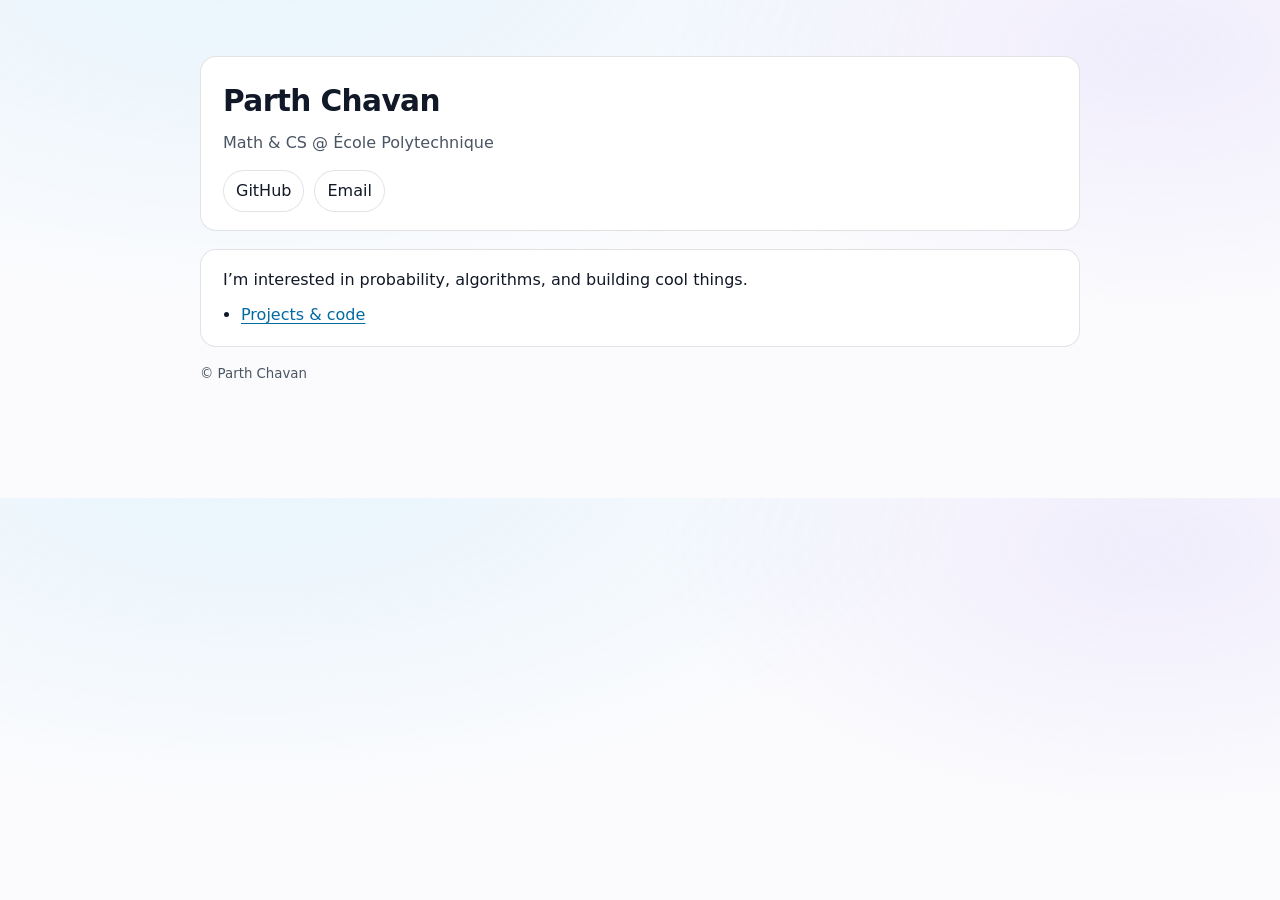
==== index.html @ 82585108 "website" ====
<!doctype html>
<html lang="en">
<head>
  <meta charset="utf-8">
  <meta name="viewport" content="width=device-width, initial-scale=1">
  <title>Parth Chavan</title>
  <link rel="stylesheet" href="style.css">
</head>
<body>
  <div id="container">
    <header>
      <h1>Parth Chavan</h1>
      <p class="tagline">Math &amp; CS @ École Polytechnique</p>
      <p class="links">
        <a href="https://github.com/parthchav">GitHub</a>
        <a href="mailto:parth.chavan@polytechnique.edu">Email</a>
      </p>
    </header>

    <main>
      <p>
        I’m interested in probability, algorithms, and building cool things.
      </p>

      <ul>
        <li><a href="https://github.com/parthchav">Projects &amp; code</a></li>
      </ul>
    </main>

    <footer>
      <small>© Parth Chavan</small>
    </footer>
  </div>
</body>
</html>
---- style.css ----
:root {
  --bg: #0b0c10;
  --card: #11131a;
  --text: #e9edf2;
  --muted: #a7b0bd;
  --line: rgba(255, 255, 255, 0.10);
  --link: #7dd3fc;
}

@media (prefers-color-scheme: light) {
  :root {
    --bg: #fbfbfd;
    --card: #ffffff;
    --text: #111827;
    --muted: #4b5563;
    --line: rgba(17, 24, 39, 0.12);
    --link: #0369a1;
  }
}

* { box-sizing: border-box; }

body {
  margin: 0;
  font-family: system-ui, -apple-system, Segoe UI, Roboto, Helvetica, Arial, sans-serif;
  line-height: 1.55;
  background: radial-gradient(1200px 600px at 20% -10%, rgba(125, 211, 252, 0.16), transparent 60%),
              radial-gradient(900px 500px at 90% 10%, rgba(167, 139, 250, 0.12), transparent 55%),
              var(--bg);
  color: var(--text);
}

#container {
  max-width: 920px;
  margin: 56px auto;
  padding: 0 20px 56px;
}

header {
  background: var(--card);
  border: 1px solid var(--line);
  border-radius: 16px;
  padding: 22px 22px 18px;
}

h1 {
  margin: 0;
  font-size: 1.85rem;
  letter-spacing: -0.02em;
}

.tagline {
  margin: 6px 0 0;
  color: var(--muted);
}

.links {
  margin: 14px 0 0;
  display: flex;
  gap: 10px;
  flex-wrap: wrap;
}

.links a {
  display: inline-block;
  padding: 8px 12px;
  border-radius: 999px;
  border: 1px solid var(--line);
  text-decoration: none;
  color: var(--text);
  background: rgba(255, 255, 255, 0.03);
}

.links a:hover {
  border-color: rgba(125, 211, 252, 0.45);
  transform: translateY(-1px);
}

main {
  margin-top: 18px;
  background: var(--card);
  border: 1px solid var(--line);
  border-radius: 16px;
  padding: 18px 22px;
}

main p {
  margin: 0 0 10px;
  color: var(--text);
}

ul {
  margin: 0;
  padding-left: 18px;
}

a {
  color: var(--link);
  text-underline-offset: 3px;
}

a:hover {
  text-decoration-thickness: 2px;
}

footer {
  margin-top: 14px;
  color: var(--muted);
}
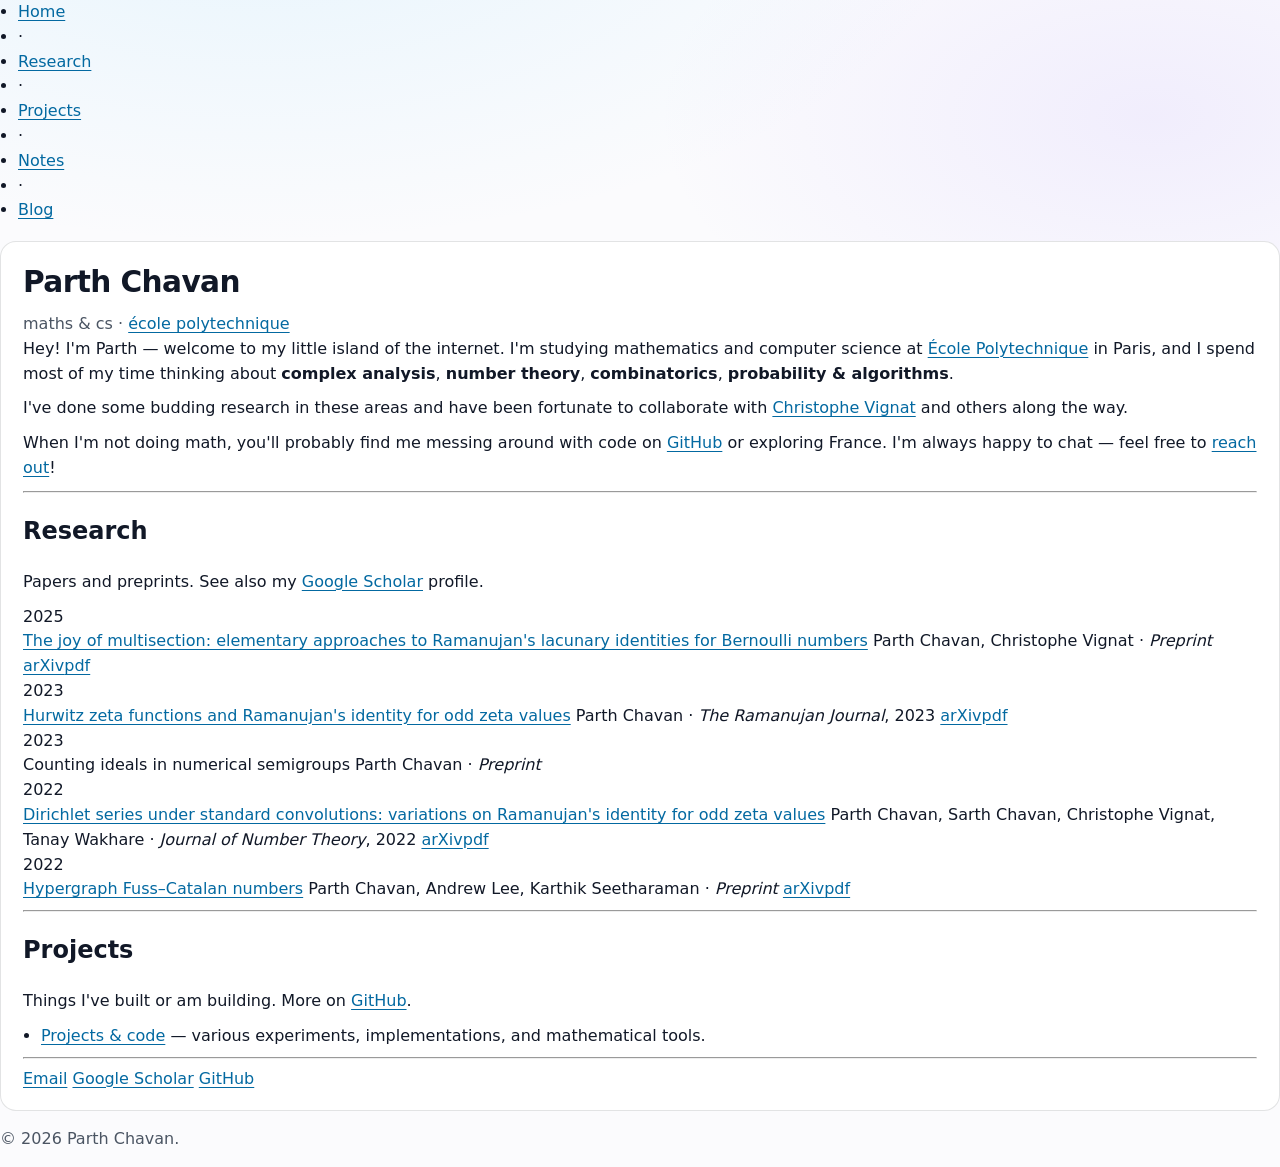
==== commit 77a7c166: "added sections" ====
--- a/index.html
+++ b/index.html
@@ -1,35 +1,139 @@
-<!doctype html>
+<!DOCTYPE html>
 <html lang="en">
 <head>
-  <meta charset="utf-8">
-  <meta name="viewport" content="width=device-width, initial-scale=1">
-  <title>Parth Chavan</title>
-  <link rel="stylesheet" href="style.css">
+  <meta charset="UTF-8" />
+  <meta name="viewport" content="width=device-width, initial-scale=1.0" />
+  <title>parth chavan</title>
+  <link rel="stylesheet" href="style.css" />
+  <link rel="preconnect" href="https://fonts.googleapis.com" />
+  <link rel="preconnect" href="https://fonts.gstatic.com" crossorigin />
+  <link href="https://fonts.googleapis.com/css2?family=Crimson+Pro:ital,wght@0,300;0,400;0,500;0,600;0,700;1,300;1,400;1,500&family=DM+Sans:ital,wght@0,300;0,400;0,500;0,600;1,400&family=JetBrains+Mono:wght@300;400;500&display=swap" rel="stylesheet" />
 </head>
 <body>
-  <div id="container">
-    <header>
+
+  <div class="grain" aria-hidden="true"></div>
+
+  <nav>
+    <ul>
+      <li><a href="/" class="nav-home">Home</a></li>
+      <li class="dot">&middot;</li>
+      <li><a href="#research">Research</a></li>
+      <li class="dot">&middot;</li>
+      <li><a href="#projects">Projects</a></li>
+      <li class="dot">&middot;</li>
+      <li><a href="/notes">Notes</a></li>
+      <li class="dot">&middot;</li>
+      <li><a href="/blog">Blog</a></li>
+    </ul>
+  </nav>
+
+  <main>
+
+    <section class="hero fade-in">
       <h1>Parth Chavan</h1>
-      <p class="tagline">Math &amp; CS @ École Polytechnique</p>
-      <p class="links">
-        <a href="https://github.com/parthchav">GitHub</a>
-        <a href="mailto:parth.chavan@polytechnique.edu">Email</a>
-      </p>
-    </header>
+      <p class="tagline">maths &amp; cs &middot; <a href="https://www.polytechnique.edu/en" target="_blank" rel="noopener">école polytechnique</a></p>
+    </section>
 
-    <main>
+    <section class="bio fade-in delay-1">
       <p>
-        I’m interested in probability, algorithms, and building cool things.
+        Hey! I'm Parth — welcome to my little island of the internet. I'm studying mathematics and computer science at <a href="https://www.polytechnique.edu/en" target="_blank" rel="noopener">École Polytechnique</a> in Paris, and I spend most of my time thinking about <strong>complex analysis</strong>, <strong>number theory</strong>, <strong>combinatorics</strong>, <strong>probability &amp; algorithms</strong>.
       </p>
 
-      <ul>
-        <li><a href="https://github.com/parthchav">Projects &amp; code</a></li>
+      <p>
+      I've done some budding research in these areas and have been fortunate to collaborate with <a href="https://cvignat.github.io/who_and_where.html" target="_blank" rel="noopener">Christophe Vignat</a> and others along the way.
+      </p>
+      <p>
+        When I'm not doing math, you'll probably find me messing around with code on <a href="https://github.com/parthchav" target="_blank" rel="noopener">GitHub</a> or exploring France. I'm always happy to chat — feel free to <a href="mailto:parth.chavan@polytechnique.edu">reach out</a>!
+      </p>
+    </section>
+
+    <hr class="sep" />
+
+    <!--RESEARCH / PUBLICATIONS-->
+    <section id="research" class="fade-in delay-2">
+      <h2>Research</h2>
+      <p class="section-intro">
+        Papers and preprints. See also my <a href="https://scholar.google.com/citations?user=RBBCv4oAAAAJ&hl=en" target="_blank" rel="noopener">Google Scholar</a> profile.
+      </p>
+
+      <div class="pub-list">
+
+        <div class="pub">
+          <span class="pub-year">2025</span>
+          <div class="pub-body">
+            <a href="https://arxiv.org/abs/2509.01780" target="_blank" rel="noopener" class="pub-title">The joy of multisection: elementary approaches to Ramanujan's lacunary identities for Bernoulli numbers</a>
+            <span class="pub-meta">Parth Chavan, Christophe Vignat &middot; <em>Preprint</em></span>
+            <span class="pub-links"><a href="https://arxiv.org/abs/2509.01780" target="_blank" rel="noopener">arXiv</a><a href="https://arxiv.org/pdf/2509.01780" target="_blank" rel="noopener">pdf</a></span>
+          </div>
+        </div>
+
+        <div class="pub">
+          <span class="pub-year">2023</span>
+          <div class="pub-body">
+            <a href="https://arxiv.org/abs/2205.08183" target="_blank" rel="noopener" class="pub-title">Hurwitz zeta functions and Ramanujan's identity for odd zeta values</a>
+            <span class="pub-meta">Parth Chavan &middot; <em>The Ramanujan Journal</em>, 2023</span>
+            <span class="pub-links"><a href="https://arxiv.org/abs/2205.08183" target="_blank" rel="noopener">arXiv</a><a href="https://arxiv.org/pdf/2205.08183" target="_blank" rel="noopener">pdf</a></span>
+          </div>
+        </div>
+
+        <div class="pub">
+          <span class="pub-year">2023</span>
+          <div class="pub-body">
+            <span class="pub-title no-link">Counting ideals in numerical semigroups</span>
+            <span class="pub-meta">Parth Chavan &middot; <em>Preprint</em></span>
+          </div>
+        </div>
+
+        <div class="pub">
+          <span class="pub-year">2022</span>
+          <div class="pub-body">
+            <a href="https://arxiv.org/abs/2107.06457" target="_blank" rel="noopener" class="pub-title">Dirichlet series under standard convolutions: variations on Ramanujan's identity for odd zeta values</a>
+            <span class="pub-meta">Parth Chavan, Sarth Chavan, Christophe Vignat, Tanay Wakhare &middot; <em>Journal of Number Theory</em>, 2022</span>
+            <span class="pub-links"><a href="https://arxiv.org/abs/2107.06457" target="_blank" rel="noopener">arXiv</a><a href="https://arxiv.org/pdf/2107.06457" target="_blank" rel="noopener">pdf</a></span>
+          </div>
+        </div>
+
+        <div class="pub">
+          <span class="pub-year">2022</span>
+          <div class="pub-body">
+            <a href="https://arxiv.org/abs/2202.01111" target="_blank" rel="noopener" class="pub-title">Hypergraph Fuss–Catalan numbers</a>
+            <span class="pub-meta">Parth Chavan, Andrew Lee, Karthik Seetharaman &middot; <em>Preprint</em></span>
+            <span class="pub-links"><a href="https://arxiv.org/abs/2202.01111" target="_blank" rel="noopener">arXiv</a><a href="https://arxiv.org/pdf/2202.01111" target="_blank" rel="noopener">pdf</a></span>
+          </div>
+        </div>
+
+      </div>
+    </section>
+
+    <hr class="sep" />
+
+    <!--PROJECTS-->
+    <section id="projects" class="fade-in delay-2">
+      <h2>Projects</h2>
+      <p class="section-intro">
+        Things I've built or am building. More on <a href="https://github.com/parthchav" target="_blank" rel="noopener">GitHub</a>.
+      </p>
+      <ul class="project-list">
+        <li><a href="https://github.com/parthchav" target="_blank" rel="noopener">Projects &amp; code</a> — various experiments, implementations, and mathematical tools.</li>
       </ul>
-    </main>
+    </section>
 
-    <footer>
-      <small>© Parth Chavan</small>
-    </footer>
-  </div>
+    <hr class="sep" />
+
+    <!--Links-->
+    <section id="links" class="fade-in delay-2">
+      <div class="social-row">
+        <a href="mailto:parth.chavan@polytechnique.edu">Email</a>
+        <a href="https://scholar.google.com/citations?user=RBBCv4oAAAAJ&hl=en" target="_blank" rel="noopener">Google Scholar</a>
+        <a href="https://github.com/parthchav" target="_blank" rel="noopener">GitHub</a>
+      </div>
+    </section>
+
+  </main>
+
+  <footer>
+    <p>© 2026 Parth Chavan.</p>
+  </footer>
+
 </body>
-</html>
+</html>
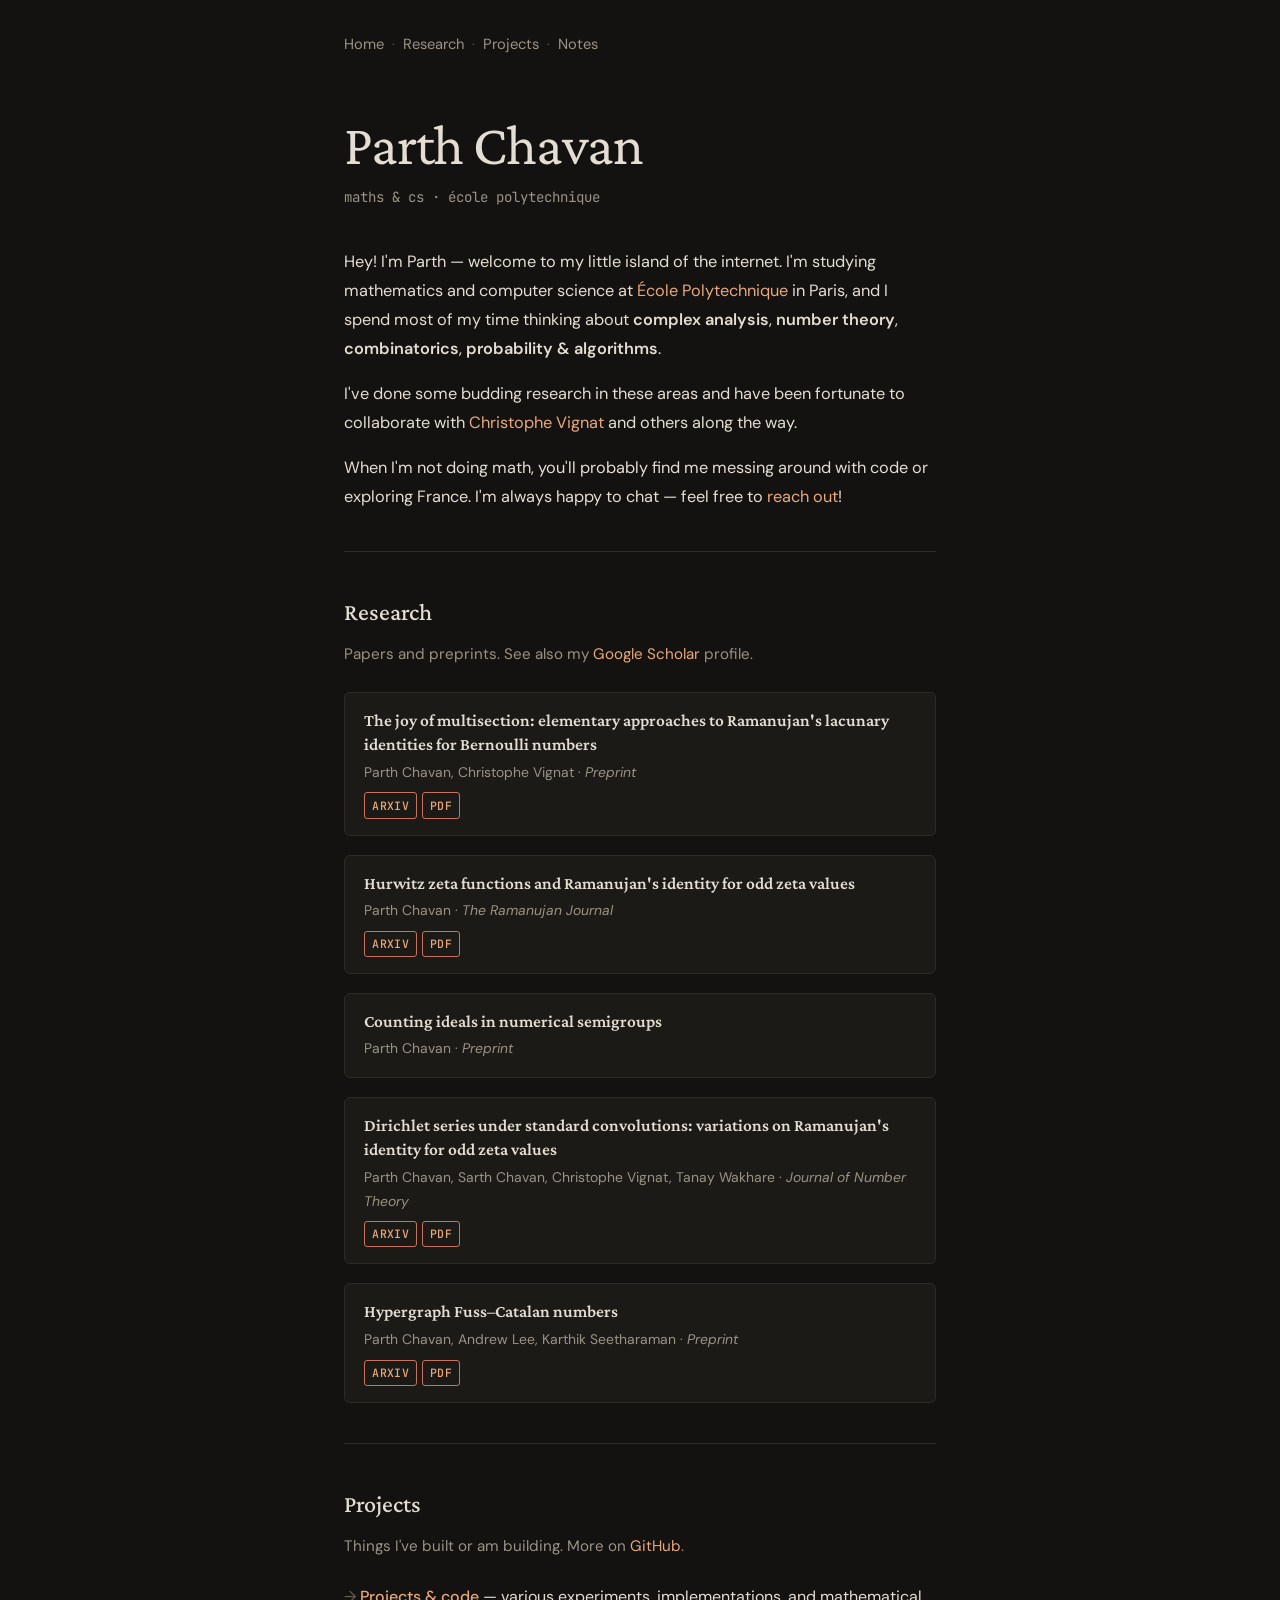
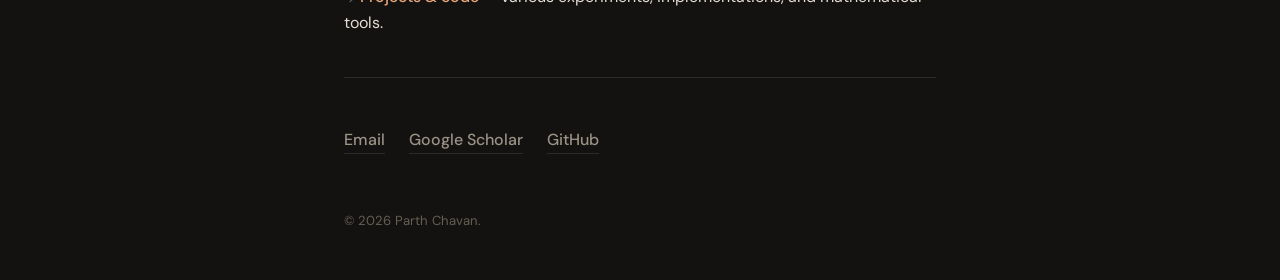
==== commit 16f45b13: "improved styling" ====
--- a/index.html
+++ b/index.html
@@ -3,137 +3,112 @@
 <head>
   <meta charset="UTF-8" />
   <meta name="viewport" content="width=device-width, initial-scale=1.0" />
-  <title>parth chavan</title>
+  <title>Parth Chavan</title>
   <link rel="stylesheet" href="style.css" />
-  <link rel="preconnect" href="https://fonts.googleapis.com" />
-  <link rel="preconnect" href="https://fonts.gstatic.com" crossorigin />
-  <link href="https://fonts.googleapis.com/css2?family=Crimson+Pro:ital,wght@0,300;0,400;0,500;0,600;0,700;1,300;1,400;1,500&family=DM+Sans:ital,wght@0,300;0,400;0,500;0,600;1,400&family=JetBrains+Mono:wght@300;400;500&display=swap" rel="stylesheet" />
+  <link href="https://fonts.googleapis.com/css2?family=Crimson+Pro:wght@400;600&family=DM+Sans:wght@400;500;600&family=JetBrains+Mono:wght@400;500&display=swap" rel="stylesheet" />
 </head>
 <body>
 
-  <div class="grain" aria-hidden="true"></div>
-
   <nav>
-    <ul>
-      <li><a href="/" class="nav-home">Home</a></li>
-      <li class="dot">&middot;</li>
-      <li><a href="#research">Research</a></li>
-      <li class="dot">&middot;</li>
-      <li><a href="#projects">Projects</a></li>
-      <li class="dot">&middot;</li>
-      <li><a href="/notes">Notes</a></li>
-      <li class="dot">&middot;</li>
-      <li><a href="/blog">Blog</a></li>
-    </ul>
+    <a href="/">Home</a>
+    <span class="dot">&middot;</span>
+    <a href="#research">Research</a>
+    <span class="dot">&middot;</span>
+    <a href="#projects">Projects</a>
+    <span class="dot">&middot;</span>
+    <a href="/notes">Notes</a>
   </nav>
 
   <main>
 
-    <section class="hero fade-in">
+    <section class="hero">
       <h1>Parth Chavan</h1>
-      <p class="tagline">maths &amp; cs &middot; <a href="https://www.polytechnique.edu/en" target="_blank" rel="noopener">école polytechnique</a></p>
+      <p class="tagline">maths &amp; cs &middot; <a href="https://www.polytechnique.edu/en" target="_blank">école polytechnique</a></p>
     </section>
 
-    <section class="bio fade-in delay-1">
+    <section class="bio">
       <p>
-        Hey! I'm Parth — welcome to my little island of the internet. I'm studying mathematics and computer science at <a href="https://www.polytechnique.edu/en" target="_blank" rel="noopener">École Polytechnique</a> in Paris, and I spend most of my time thinking about <strong>complex analysis</strong>, <strong>number theory</strong>, <strong>combinatorics</strong>, <strong>probability &amp; algorithms</strong>.
-      </p>
-
-      <p>
-      I've done some budding research in these areas and have been fortunate to collaborate with <a href="https://cvignat.github.io/who_and_where.html" target="_blank" rel="noopener">Christophe Vignat</a> and others along the way.
+        Hey! I'm Parth — welcome to my little island of the internet. I'm studying mathematics and computer science at <a href="https://www.polytechnique.edu/en" target="_blank">École Polytechnique</a> in Paris, and I spend most of my time thinking about <strong>complex analysis</strong>, <strong>number theory</strong>, <strong>combinatorics</strong>, <strong>probability &amp; algorithms</strong>.
       </p>
       <p>
-        When I'm not doing math, you'll probably find me messing around with code on <a href="https://github.com/parthchav" target="_blank" rel="noopener">GitHub</a> or exploring France. I'm always happy to chat — feel free to <a href="mailto:parth.chavan@polytechnique.edu">reach out</a>!
+        I've done some budding research in these areas and have been fortunate to collaborate with <a href="https://cvignat.github.io/who_and_where.html" target="_blank">Christophe Vignat</a> and others along the way.
+      </p>
+      <p>
+        When I'm not doing math, you'll probably find me messing around with code or exploring France. I'm always happy to chat — feel free to <a href="mailto:parth.chavan@polytechnique.edu">reach out</a>!
       </p>
     </section>
 
-    <hr class="sep" />
+    <hr />
 
-    <!--RESEARCH / PUBLICATIONS-->
-    <section id="research" class="fade-in delay-2">
+    <section id="research">
       <h2>Research</h2>
       <p class="section-intro">
-        Papers and preprints. See also my <a href="https://scholar.google.com/citations?user=RBBCv4oAAAAJ&hl=en" target="_blank" rel="noopener">Google Scholar</a> profile.
+        Papers and preprints. See also my <a href="https://scholar.google.com/citations?user=RBBCv4oAAAAJ&hl=en" target="_blank">Google Scholar</a> profile.
       </p>
 
-      <div class="pub-list">
-
-        <div class="pub">
-          <span class="pub-year">2025</span>
-          <div class="pub-body">
-            <a href="https://arxiv.org/abs/2509.01780" target="_blank" rel="noopener" class="pub-title">The joy of multisection: elementary approaches to Ramanujan's lacunary identities for Bernoulli numbers</a>
-            <span class="pub-meta">Parth Chavan, Christophe Vignat &middot; <em>Preprint</em></span>
-            <span class="pub-links"><a href="https://arxiv.org/abs/2509.01780" target="_blank" rel="noopener">arXiv</a><a href="https://arxiv.org/pdf/2509.01780" target="_blank" rel="noopener">pdf</a></span>
-          </div>
-        </div>
-
-        <div class="pub">
-          <span class="pub-year">2023</span>
-          <div class="pub-body">
-            <a href="https://arxiv.org/abs/2205.08183" target="_blank" rel="noopener" class="pub-title">Hurwitz zeta functions and Ramanujan's identity for odd zeta values</a>
-            <span class="pub-meta">Parth Chavan &middot; <em>The Ramanujan Journal</em>, 2023</span>
-            <span class="pub-links"><a href="https://arxiv.org/abs/2205.08183" target="_blank" rel="noopener">arXiv</a><a href="https://arxiv.org/pdf/2205.08183" target="_blank" rel="noopener">pdf</a></span>
-          </div>
-        </div>
-
-        <div class="pub">
-          <span class="pub-year">2023</span>
-          <div class="pub-body">
-            <span class="pub-title no-link">Counting ideals in numerical semigroups</span>
-            <span class="pub-meta">Parth Chavan &middot; <em>Preprint</em></span>
-          </div>
-        </div>
-
-        <div class="pub">
-          <span class="pub-year">2022</span>
-          <div class="pub-body">
-            <a href="https://arxiv.org/abs/2107.06457" target="_blank" rel="noopener" class="pub-title">Dirichlet series under standard convolutions: variations on Ramanujan's identity for odd zeta values</a>
-            <span class="pub-meta">Parth Chavan, Sarth Chavan, Christophe Vignat, Tanay Wakhare &middot; <em>Journal of Number Theory</em>, 2022</span>
-            <span class="pub-links"><a href="https://arxiv.org/abs/2107.06457" target="_blank" rel="noopener">arXiv</a><a href="https://arxiv.org/pdf/2107.06457" target="_blank" rel="noopener">pdf</a></span>
-          </div>
-        </div>
-
-        <div class="pub">
-          <span class="pub-year">2022</span>
-          <div class="pub-body">
-            <a href="https://arxiv.org/abs/2202.01111" target="_blank" rel="noopener" class="pub-title">Hypergraph Fuss–Catalan numbers</a>
-            <span class="pub-meta">Parth Chavan, Andrew Lee, Karthik Seetharaman &middot; <em>Preprint</em></span>
-            <span class="pub-links"><a href="https://arxiv.org/abs/2202.01111" target="_blank" rel="noopener">arXiv</a><a href="https://arxiv.org/pdf/2202.01111" target="_blank" rel="noopener">pdf</a></span>
-          </div>
-        </div>
-
-      </div>
-    </section>
-
-    <hr class="sep" />
-
-    <!--PROJECTS-->
-    <section id="projects" class="fade-in delay-2">
-      <h2>Projects</h2>
-      <p class="section-intro">
-        Things I've built or am building. More on <a href="https://github.com/parthchav" target="_blank" rel="noopener">GitHub</a>.
-      </p>
-      <ul class="project-list">
-        <li><a href="https://github.com/parthchav" target="_blank" rel="noopener">Projects &amp; code</a> — various experiments, implementations, and mathematical tools.</li>
+      <ul class="pub-list">
+        <li>
+          <a href="https://arxiv.org/abs/2509.01780" target="_blank" class="pub-title">The joy of multisection: elementary approaches to Ramanujan's lacunary identities for Bernoulli numbers</a>
+          <span class="pub-meta">Parth Chavan, Christophe Vignat &middot; <em>Preprint</em></span>
+          <span class="pub-links">
+            <a href="https://arxiv.org/abs/2509.01780" target="_blank">arXiv</a>
+            <a href="https://arxiv.org/pdf/2509.01780" target="_blank">pdf</a>
+          </span>
+        </li>
+        <li>
+          <a href="https://arxiv.org/abs/2205.08183" target="_blank" class="pub-title">Hurwitz zeta functions and Ramanujan's identity for odd zeta values</a>
+          <span class="pub-meta">Parth Chavan &middot; <em>The Ramanujan Journal</em></span>
+          <span class="pub-links">
+            <a href="https://arxiv.org/abs/2205.08183" target="_blank">arXiv</a>
+            <a href="https://arxiv.org/pdf/2205.08183" target="_blank">pdf</a>
+          </span>
+        </li>
+        <li>
+          <span class="pub-title">Counting ideals in numerical semigroups</span>
+          <span class="pub-meta">Parth Chavan &middot; <em>Preprint</em></span>
+        </li>
+        <li>
+          <a href="https://arxiv.org/abs/2107.06457" target="_blank" class="pub-title">Dirichlet series under standard convolutions: variations on Ramanujan's identity for odd zeta values</a>
+          <span class="pub-meta">Parth Chavan, Sarth Chavan, Christophe Vignat, Tanay Wakhare &middot; <em>Journal of Number Theory</em></span>
+          <span class="pub-links">
+            <a href="https://arxiv.org/abs/2107.06457" target="_blank">arXiv</a>
+            <a href="https://arxiv.org/pdf/2107.06457" target="_blank">pdf</a>
+          </span>
+        </li>
+        <li>
+          <a href="https://arxiv.org/abs/2202.01111" target="_blank" class="pub-title">Hypergraph Fuss–Catalan numbers</a>
+          <span class="pub-meta">Parth Chavan, Andrew Lee, Karthik Seetharaman &middot; <em>Preprint</em></span>
+          <span class="pub-links">
+            <a href="https://arxiv.org/abs/2202.01111" target="_blank">arXiv</a>
+            <a href="https://arxiv.org/pdf/2202.01111" target="_blank">pdf</a>
+          </span>
+        </li>
       </ul>
     </section>
 
-    <hr class="sep" />
+    <hr />
 
-    <!--Links-->
-    <section id="links" class="fade-in delay-2">
-      <div class="social-row">
-        <a href="mailto:parth.chavan@polytechnique.edu">Email</a>
-        <a href="https://scholar.google.com/citations?user=RBBCv4oAAAAJ&hl=en" target="_blank" rel="noopener">Google Scholar</a>
-        <a href="https://github.com/parthchav" target="_blank" rel="noopener">GitHub</a>
-      </div>
+    <section id="projects">
+      <h2>Projects</h2>
+      <p class="section-intro">
+        Things I've built or am building. More on <a href="https://github.com/parthchav" target="_blank">GitHub</a>.
+      </p>
+      <ul class="project-list">
+        <li><a href="https://github.com/parthchav" target="_blank">Projects &amp; code</a> — various experiments, implementations, and mathematical tools.</li>
+      </ul>
+    </section>
+
+    <hr />
+
+    <section id="links" class="social-row">
+      <a href="mailto:parth.chavan@polytechnique.edu">Email</a>
+      <a href="https://scholar.google.com/citations?user=RBBCv4oAAAAJ&hl=en" target="_blank">Google Scholar</a>
+      <a href="https://github.com/parthchav" target="_blank">GitHub</a>
     </section>
 
   </main>
 
-  <footer>
-    <p>© 2026 Parth Chavan.</p>
-  </footer>
+  <footer>&copy; 2026 Parth Chavan.</footer>
 
 </body>
-</html>+</html>
--- a/style.css
+++ b/style.css
@@ -1,109 +1,245 @@
 :root {
-  --bg: #0b0c10;
-  --card: #11131a;
-  --text: #e9edf2;
-  --muted: #a7b0bd;
-  --line: rgba(255, 255, 255, 0.10);
-  --link: #7dd3fc;
-}
-
-@media (prefers-color-scheme: light) {
-  :root {
-    --bg: #fbfbfd;
-    --card: #ffffff;
-    --text: #111827;
-    --muted: #4b5563;
-    --line: rgba(17, 24, 39, 0.12);
-    --link: #0369a1;
-  }
-}
-
-* { box-sizing: border-box; }
+  --bg: #141210;
+  --bg-raised: #1c1a17;
+  --text: #e4ddd3;
+  --muted: #9a9285;
+  --dim: #655e54;
+  --accent: #e8a87c;
+  --border: #2e2a25;
+  --max-w: 640px;
+}
+
+* { margin: 0; padding: 0; box-sizing: border-box; }
+
+html { scroll-behavior: smooth; }
+
+::selection { background: #c9735b; color: var(--bg); }
 
 body {
-  margin: 0;
-  font-family: system-ui, -apple-system, Segoe UI, Roboto, Helvetica, Arial, sans-serif;
-  line-height: 1.55;
-  background: radial-gradient(1200px 600px at 20% -10%, rgba(125, 211, 252, 0.16), transparent 60%),
-              radial-gradient(900px 500px at 90% 10%, rgba(167, 139, 250, 0.12), transparent 55%),
-              var(--bg);
+  font-family: 'DM Sans', system-ui, sans-serif;
+  font-size: 1rem;
+  line-height: 1.7;
   color: var(--text);
-}
-
-#container {
-  max-width: 920px;
-  margin: 56px auto;
-  padding: 0 20px 56px;
-}
-
-header {
-  background: var(--card);
-  border: 1px solid var(--line);
-  border-radius: 16px;
-  padding: 22px 22px 18px;
-}
-
-h1 {
-  margin: 0;
-  font-size: 1.85rem;
+  background: var(--bg);
+  -webkit-font-smoothing: antialiased;
+}
+
+a {
+  color: var(--accent);
+  text-decoration: none;
+  transition: color 0.2s;
+}
+
+a:hover { color: #f5ddc8; }
+
+strong { font-weight: 600; }
+
+/* nav */
+
+nav {
+  max-width: var(--max-w);
+  margin: 0 auto;
+  padding: 2rem 1.5rem 0;
+  display: flex;
+  align-items: center;
+  gap: 0.5rem;
+}
+
+nav a {
+  font-size: 0.92rem;
+  color: var(--muted);
+}
+
+nav a:hover { color: var(--text); }
+
+nav .dot {
+  color: var(--dim);
+  font-size: 0.85rem;
+}
+
+/* layout */
+
+main {
+  max-width: var(--max-w);
+  margin: 0 auto;
+  padding: 0 1.5rem 2rem;
+}
+
+hr {
+  border: none;
+  border-top: 1px solid var(--border);
+  margin: 2.5rem 0;
+}
+
+/* hero */
+
+.hero { padding: 3.5rem 0 0.5rem; }
+
+.hero h1 {
+  font-family: 'Crimson Pro', Georgia, serif;
+  font-size: clamp(2.6rem, 7vw, 3.6rem);
+  font-weight: 400;
   letter-spacing: -0.02em;
+  line-height: 1.1;
 }
 
 .tagline {
-  margin: 6px 0 0;
-  color: var(--muted);
-}
-
-.links {
-  margin: 14px 0 0;
-  display: flex;
-  gap: 10px;
+  font-family: 'JetBrains Mono', monospace;
+  font-size: 0.88rem;
+  color: var(--muted);
+  margin-top: 0.6rem;
+}
+
+.tagline a { color: var(--muted); }
+.tagline a:hover { color: var(--accent); }
+
+/* bio */
+
+.bio { padding-top: 1.8rem; }
+
+.bio p {
+  margin-bottom: 1rem;
+  font-size: 1.02rem;
+  line-height: 1.78;
+}
+
+.bio p:last-child { margin-bottom: 0; }
+
+/* sections */
+
+h2 {
+  font-family: 'Crimson Pro', Georgia, serif;
+  font-size: 1.5rem;
+  font-weight: 500;
+  margin-bottom: 0.6rem;
+}
+
+.section-intro {
+  color: var(--muted);
+  font-size: 0.95rem;
+  margin-bottom: 1.5rem;
+}
+
+/* publications */
+
+.pub-list {
+  list-style: disc;
+  list-style-position: inside;
+  display: flex;
+  flex-direction: column;
+  gap: 1.2rem;
+  padding: 0;
+}
+
+.pub-list li {
+  padding: 1rem 1.2rem;
+  background: var(--bg-raised);
+  border: 1px solid var(--border);
+  border-radius: 6px;
+  display: flex;
+  flex-direction: column;
+  gap: 0.2rem;
+  transition: border-color 0.2s;
+}
+
+.pub-list li:hover { border-color: var(--dim); }
+
+.pub-list li::marker { color: var(--dim); }
+
+.pub-title {
+  font-family: 'Crimson Pro', Georgia, serif;
+  font-size: 1.08rem;
+  font-weight: 600;
+  line-height: 1.4;
+  color: var(--text);
+}
+
+a.pub-title:hover { color: var(--accent); }
+
+.pub-meta {
+  font-size: 0.87rem;
+  color: var(--muted);
+}
+
+.pub-links {
+  display: flex;
+  gap: 0.3rem;
+  margin-top: 0.3rem;
+}
+
+.pub-links a {
+  font-family: 'JetBrains Mono', monospace;
+  font-size: 0.72rem;
+  font-weight: 500;
+  text-transform: uppercase;
+  letter-spacing: 0.04em;
+  padding: 0.2em 0.6em;
+  border: 1px solid #c9735b;
+  border-radius: 3px;
+  transition: background 0.2s, color 0.2s;
+}
+
+.pub-links a:hover {
+  background: var(--accent);
+  color: var(--bg);
+}
+
+/* projects */
+
+.project-list {
+  list-style: none;
+  padding: 0;
+}
+
+.project-list li {
+  font-size: 1rem;
+  line-height: 1.65;
+}
+
+.project-list li::before {
+  content: '→ ';
+  color: var(--dim);
+}
+
+.project-list a { font-weight: 500; }
+
+/* social */
+
+.social-row {
+  display: flex;
   flex-wrap: wrap;
-}
-
-.links a {
-  display: inline-block;
-  padding: 8px 12px;
-  border-radius: 999px;
-  border: 1px solid var(--line);
-  text-decoration: none;
-  color: var(--text);
-  background: rgba(255, 255, 255, 0.03);
-}
-
-.links a:hover {
-  border-color: rgba(125, 211, 252, 0.45);
-  transform: translateY(-1px);
-}
-
-main {
-  margin-top: 18px;
-  background: var(--card);
-  border: 1px solid var(--line);
-  border-radius: 16px;
-  padding: 18px 22px;
-}
-
-main p {
-  margin: 0 0 10px;
-  color: var(--text);
-}
-
-ul {
-  margin: 0;
-  padding-left: 18px;
-}
-
-a {
-  color: var(--link);
-  text-underline-offset: 3px;
-}
-
-a:hover {
-  text-decoration-thickness: 2px;
-}
+  gap: 1.5rem;
+  padding: 0.5rem 0;
+}
+
+.social-row a {
+  font-weight: 500;
+  color: var(--muted);
+  border-bottom: 1px solid var(--border);
+}
+
+.social-row a:hover {
+  color: var(--accent);
+  border-bottom-color: var(--accent);
+}
+
+/* footer */
 
 footer {
-  margin-top: 14px;
-  color: var(--muted);
-}
+  max-width: var(--max-w);
+  margin: 0 auto;
+  padding: 1rem 1.5rem 3rem;
+  font-size: 0.82rem;
+  color: var(--dim);
+}
+
+/* mobile */
+
+@media (max-width: 600px) {
+  nav, main, footer { padding-left: 1.15rem; padding-right: 1.15rem; }
+  nav { gap: 0.35rem; }
+  nav a { font-size: 0.84rem; }
+  .hero { padding-top: 2.5rem; }
+  .hero h1 { font-size: 2.2rem; }
+  .pub-list li { padding: 0.9rem 1rem; }
+}
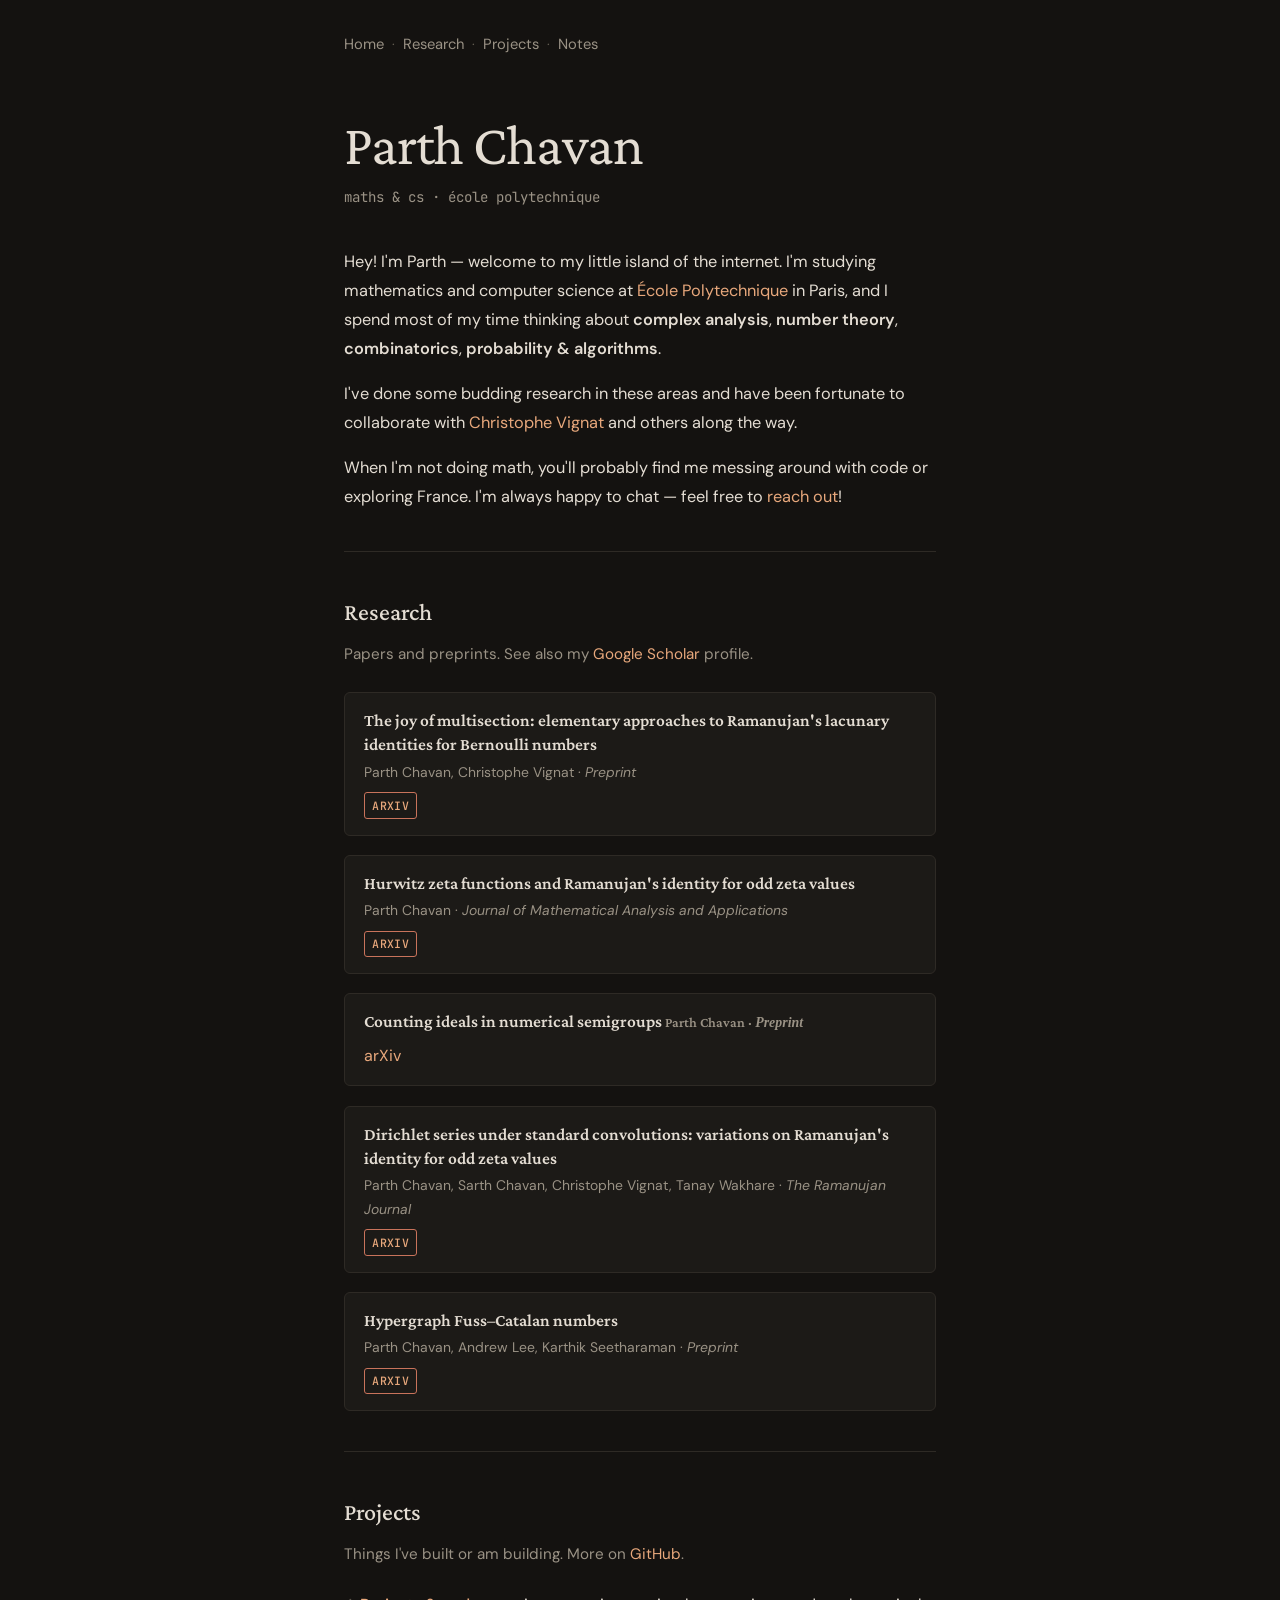
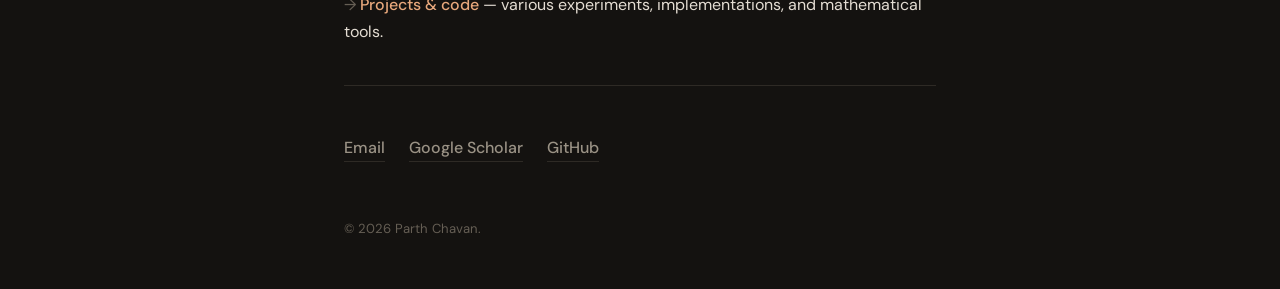
==== commit 368adf25: "updated links" ====
--- a/index.html
+++ b/index.html
@@ -48,31 +48,31 @@
 
       <ul class="pub-list">
         <li>
-          <a href="https://arxiv.org/abs/2509.01780" target="_blank" class="pub-title">The joy of multisection: elementary approaches to Ramanujan's lacunary identities for Bernoulli numbers</a>
+          <a href="https://link.springer.com/article/10.1007/s11139-026-01319-3" target="_blank" class="pub-title">The joy of multisection: elementary approaches to Ramanujan's lacunary identities for Bernoulli numbers</a>
           <span class="pub-meta">Parth Chavan, Christophe Vignat &middot; <em>Preprint</em></span>
           <span class="pub-links">
             <a href="https://arxiv.org/abs/2509.01780" target="_blank">arXiv</a>
-            <a href="https://arxiv.org/pdf/2509.01780" target="_blank">pdf</a>
           </span>
         </li>
         <li>
-          <a href="https://arxiv.org/abs/2205.08183" target="_blank" class="pub-title">Hurwitz zeta functions and Ramanujan's identity for odd zeta values</a>
-          <span class="pub-meta">Parth Chavan &middot; <em>The Ramanujan Journal</em></span>
+          <a href="https://www.sciencedirect.com/science/article/pii/S0022247X23005279" target="_blank" class="pub-title">Hurwitz zeta functions and Ramanujan's identity for odd zeta values</a>
+          <span class="pub-meta">Parth Chavan &middot; <em>Journal of Mathematical Analysis and Applications</em></span>
           <span class="pub-links">
             <a href="https://arxiv.org/abs/2205.08183" target="_blank">arXiv</a>
-            <a href="https://arxiv.org/pdf/2205.08183" target="_blank">pdf</a>
           </span>
         </li>
         <li>
-          <span class="pub-title">Counting ideals in numerical semigroups</span>
+          <a href="https://arxiv.org/abs/2304.13690" target="_blank" span class="pub-title">Counting ideals in numerical semigroups</span>
           <span class="pub-meta">Parth Chavan &middot; <em>Preprint</em></span>
+          <span class="pub-links">
+            <a href="https://arxiv.org/abs/2304.13690" target="_blank">arXiv</a>
+          </span>
         </li>
         <li>
-          <a href="https://arxiv.org/abs/2107.06457" target="_blank" class="pub-title">Dirichlet series under standard convolutions: variations on Ramanujan's identity for odd zeta values</a>
-          <span class="pub-meta">Parth Chavan, Sarth Chavan, Christophe Vignat, Tanay Wakhare &middot; <em>Journal of Number Theory</em></span>
+          <a href="https://link.springer.com/article/10.1007/s11139-022-00624-x" target="_blank" class="pub-title">Dirichlet series under standard convolutions: variations on Ramanujan's identity for odd zeta values</a>
+          <span class="pub-meta">Parth Chavan, Sarth Chavan, Christophe Vignat, Tanay Wakhare &middot; <em>The Ramanujan Journal</em></span>
           <span class="pub-links">
             <a href="https://arxiv.org/abs/2107.06457" target="_blank">arXiv</a>
-            <a href="https://arxiv.org/pdf/2107.06457" target="_blank">pdf</a>
           </span>
         </li>
         <li>
@@ -80,7 +80,6 @@
           <span class="pub-meta">Parth Chavan, Andrew Lee, Karthik Seetharaman &middot; <em>Preprint</em></span>
           <span class="pub-links">
             <a href="https://arxiv.org/abs/2202.01111" target="_blank">arXiv</a>
-            <a href="https://arxiv.org/pdf/2202.01111" target="_blank">pdf</a>
           </span>
         </li>
       </ul>
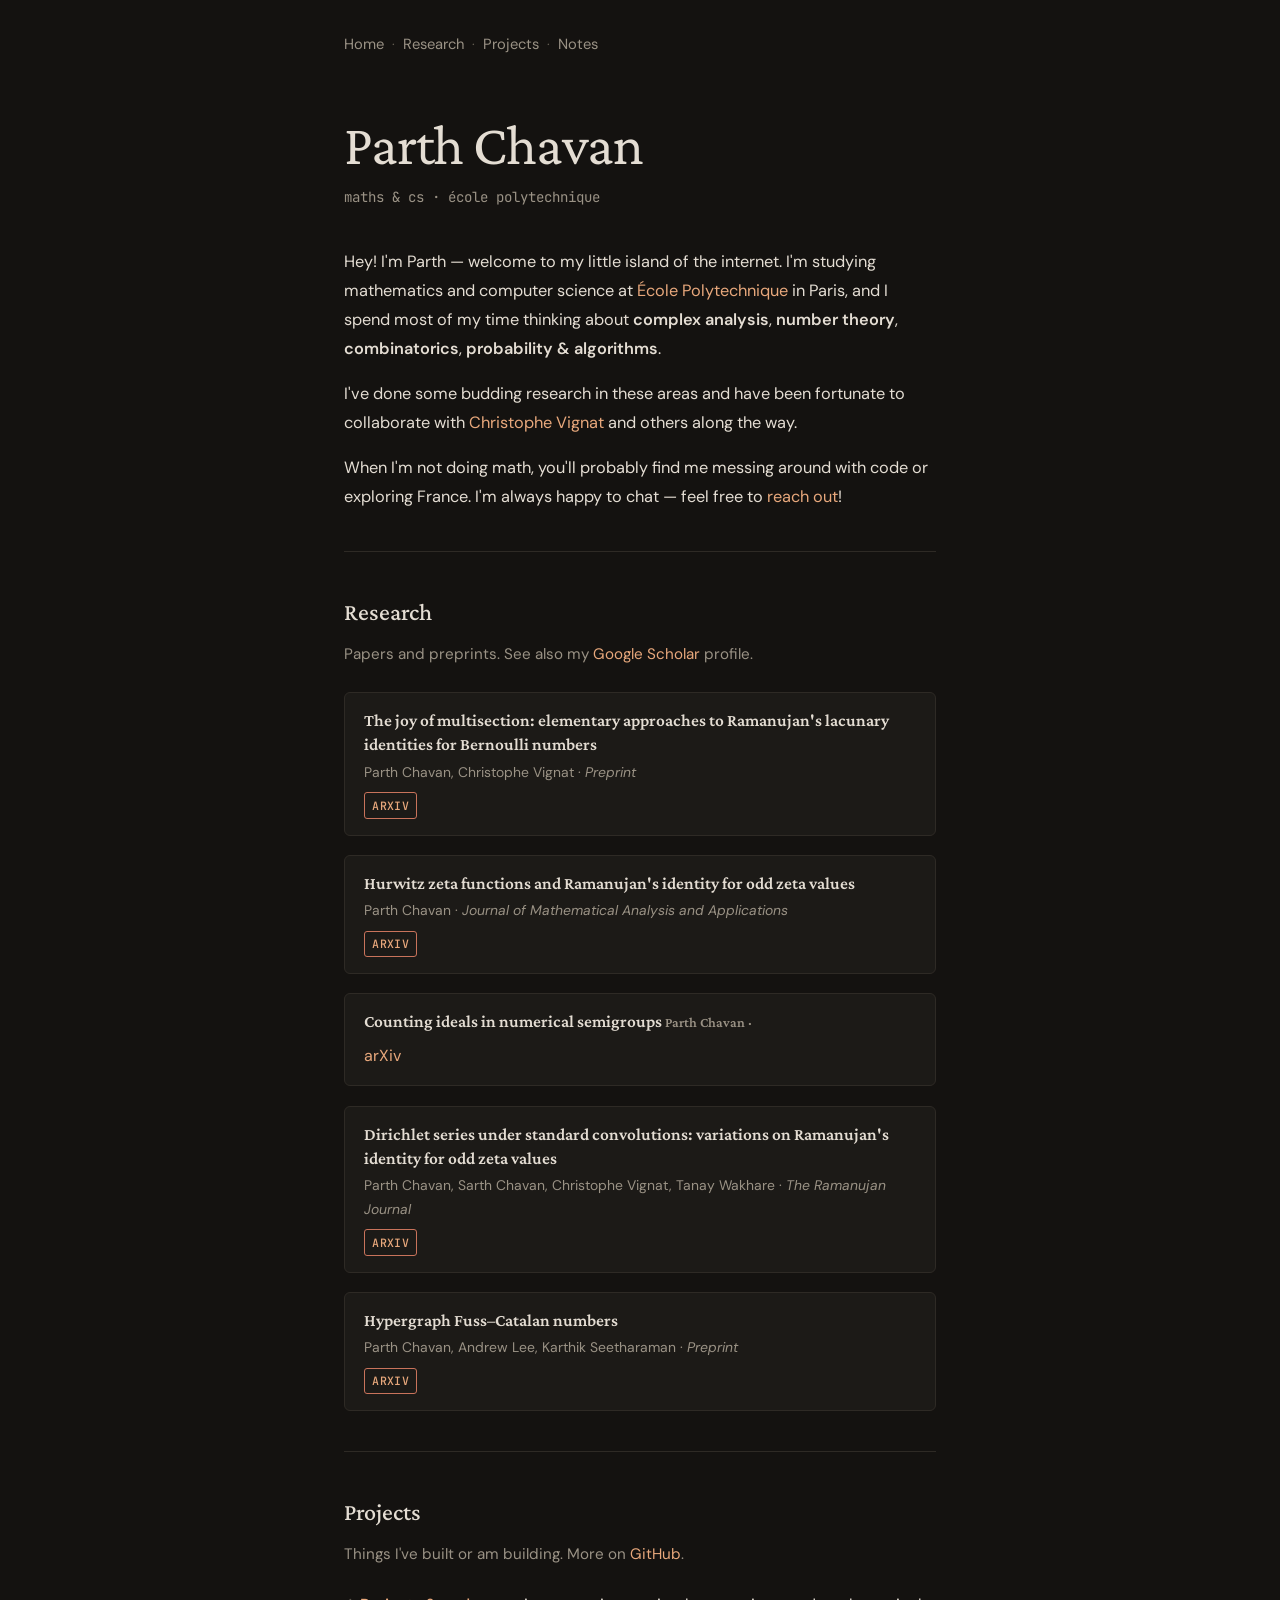
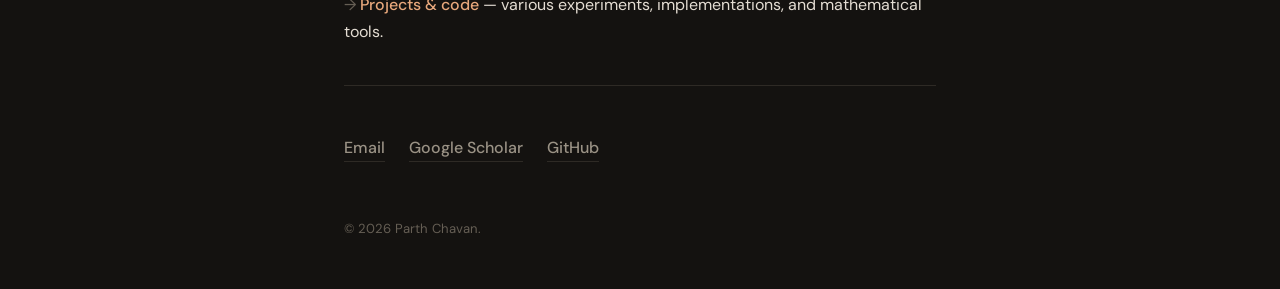
==== commit 6585c438: "minor formatting cange" ====
--- a/index.html
+++ b/index.html
@@ -63,7 +63,7 @@
         </li>
         <li>
           <a href="https://arxiv.org/abs/2304.13690" target="_blank" span class="pub-title">Counting ideals in numerical semigroups</span>
-          <span class="pub-meta">Parth Chavan &middot; <em>Preprint</em></span>
+          <span class="pub-meta">Parth Chavan &middot;
           <span class="pub-links">
             <a href="https://arxiv.org/abs/2304.13690" target="_blank">arXiv</a>
           </span>
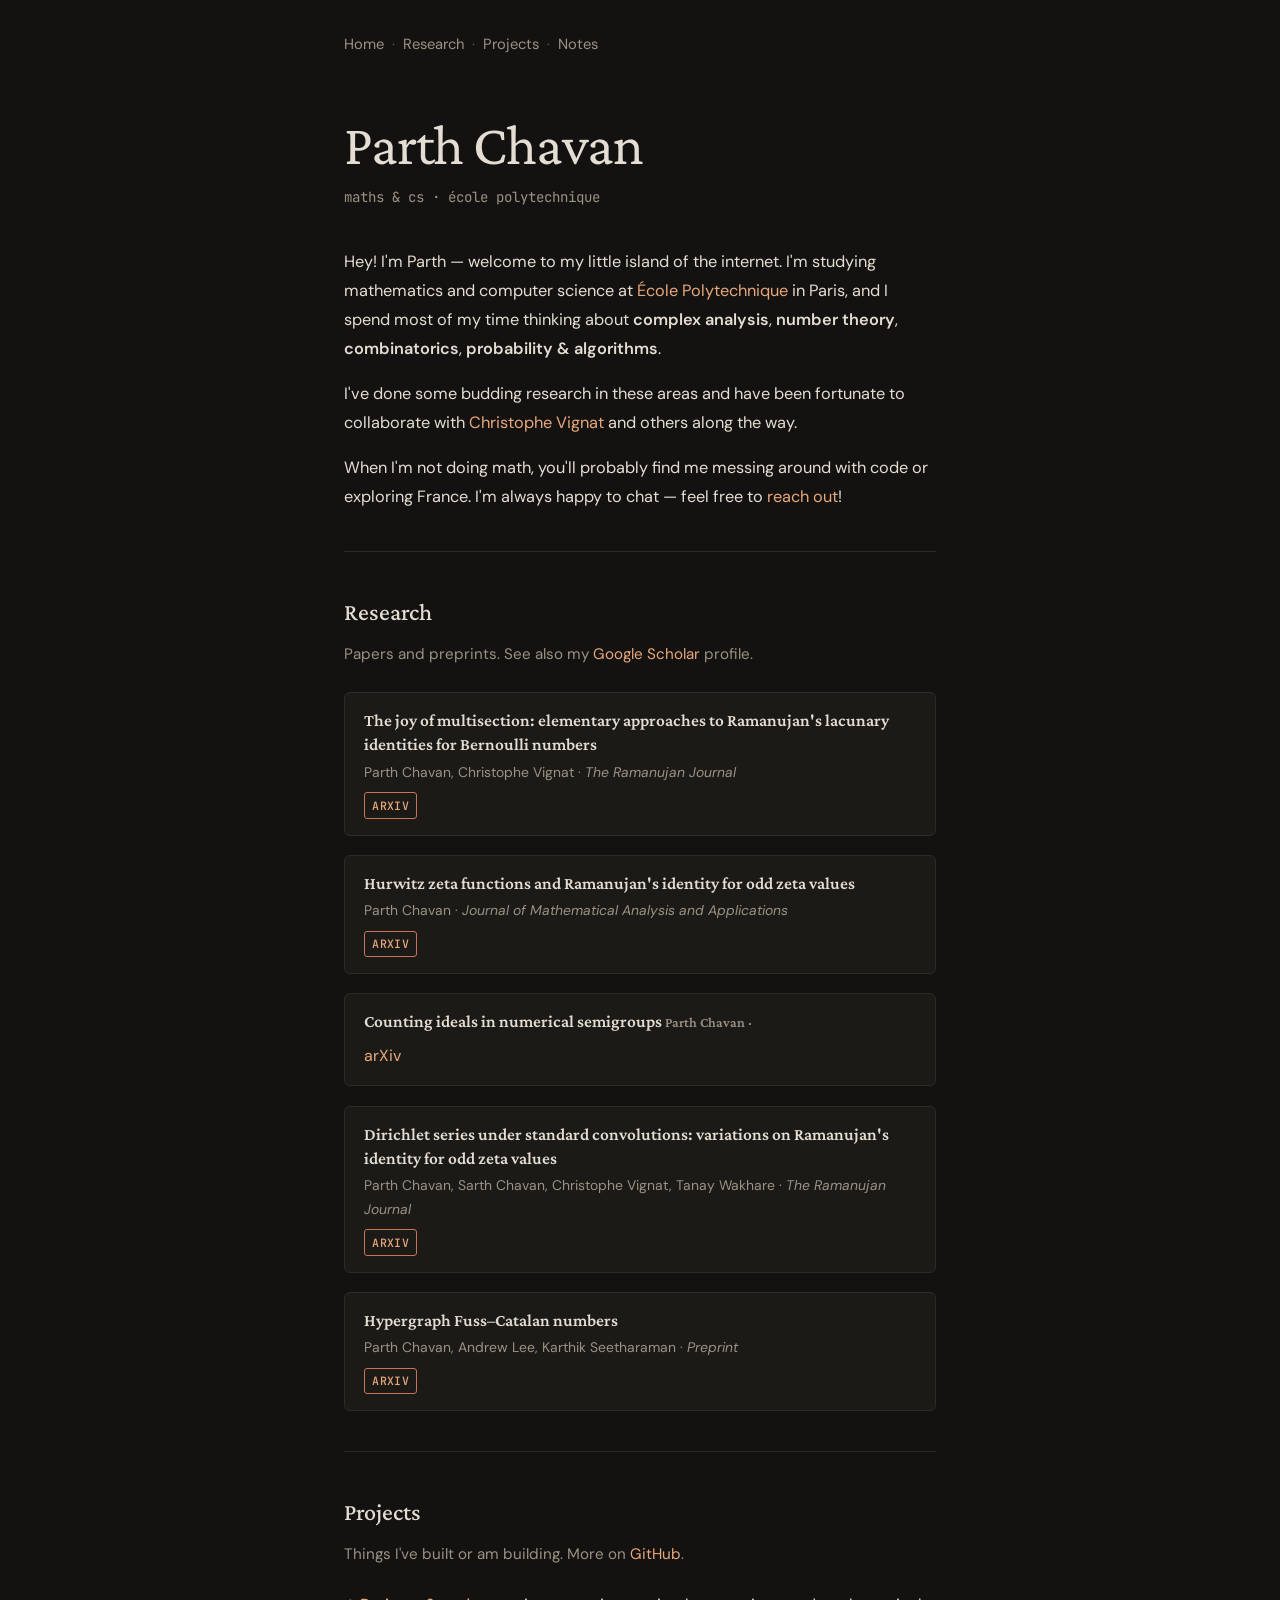
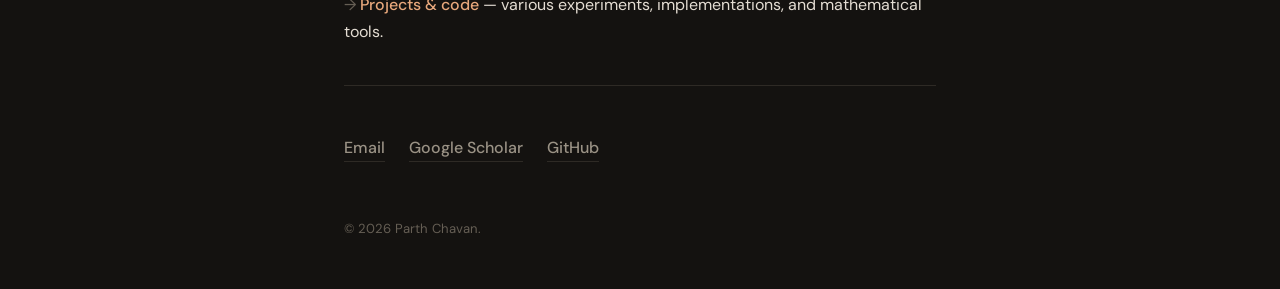
==== commit cd7510e9: "publication change" ====
--- a/index.html
+++ b/index.html
@@ -49,7 +49,7 @@
       <ul class="pub-list">
         <li>
           <a href="https://link.springer.com/article/10.1007/s11139-026-01319-3" target="_blank" class="pub-title">The joy of multisection: elementary approaches to Ramanujan's lacunary identities for Bernoulli numbers</a>
-          <span class="pub-meta">Parth Chavan, Christophe Vignat &middot; <em>Preprint</em></span>
+          <span class="pub-meta">Parth Chavan, Christophe Vignat &middot; <em>The Ramanujan Journal</em></span>
           <span class="pub-links">
             <a href="https://arxiv.org/abs/2509.01780" target="_blank">arXiv</a>
           </span>
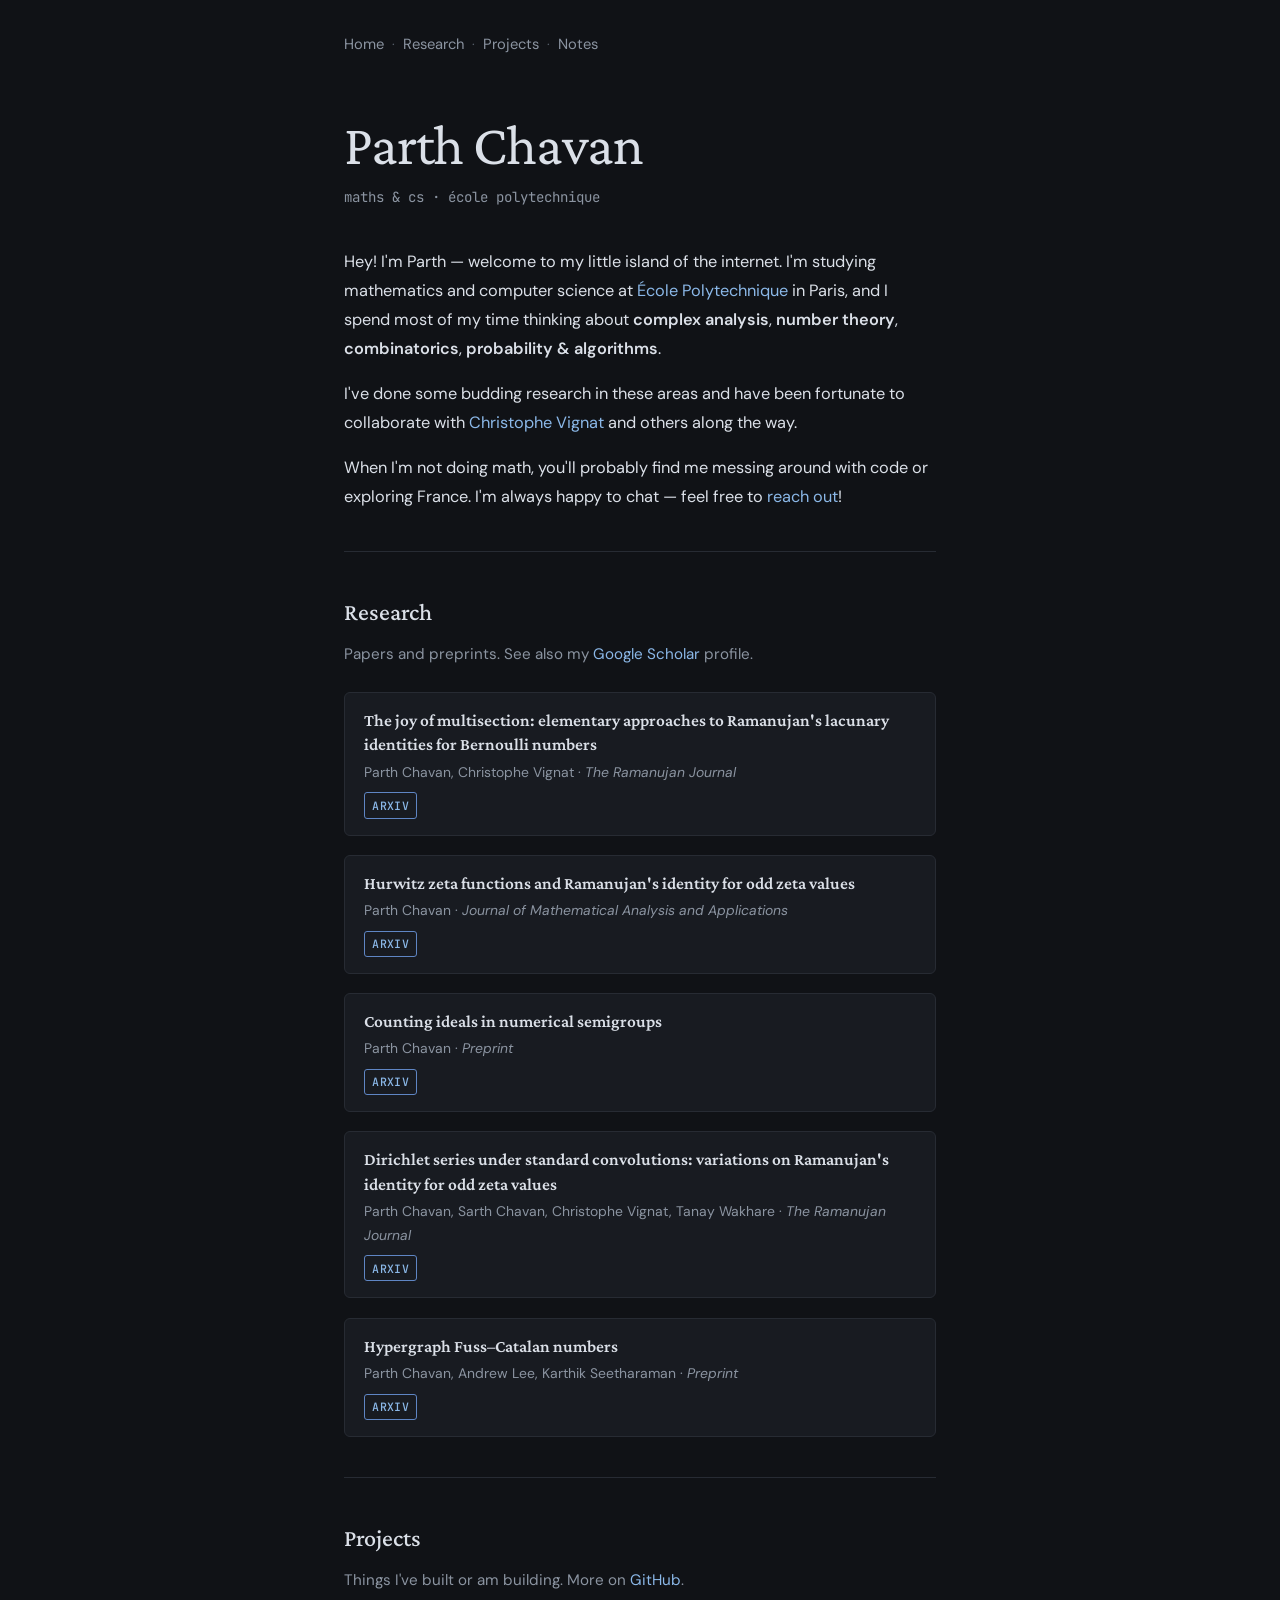
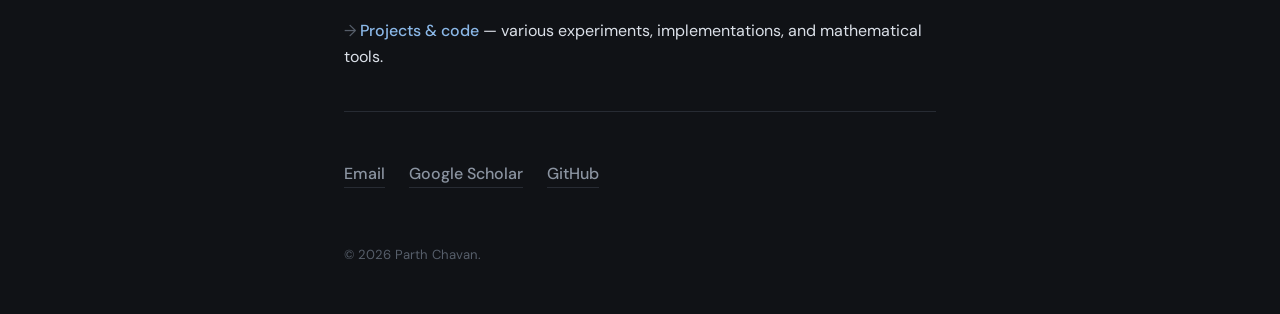
==== commit 4c5b4ae9: "updated" ====
--- a/index.html
+++ b/index.html
@@ -16,7 +16,7 @@
     <span class="dot">&middot;</span>
     <a href="#projects">Projects</a>
     <span class="dot">&middot;</span>
-    <a href="/notes">Notes</a>
+    <a href="notes.html">Notes</a>
   </nav>
 
   <main>
@@ -62,8 +62,8 @@
           </span>
         </li>
         <li>
-          <a href="https://arxiv.org/abs/2304.13690" target="_blank" span class="pub-title">Counting ideals in numerical semigroups</span>
-          <span class="pub-meta">Parth Chavan &middot;
+          <a href="https://arxiv.org/abs/2304.13690" target="_blank" class="pub-title">Counting ideals in numerical semigroups</a>
+          <span class="pub-meta">Parth Chavan &middot; <em>Preprint</em></span>
           <span class="pub-links">
             <a href="https://arxiv.org/abs/2304.13690" target="_blank">arXiv</a>
           </span>
--- a/style.css
+++ b/style.css
@@ -1,11 +1,11 @@
 :root {
-  --bg: #141210;
-  --bg-raised: #1c1a17;
-  --text: #e4ddd3;
-  --muted: #9a9285;
-  --dim: #655e54;
-  --accent: #e8a87c;
-  --border: #2e2a25;
+  --bg: #101216;
+  --bg-raised: #181b21;
+  --text: #dbe0e8;
+  --muted: #8b94a1;
+  --dim: #565e6a;
+  --accent: #8bb8e8;
+  --border: #272b33;
   --max-w: 640px;
 }
 
@@ -13,7 +13,7 @@
 
 html { scroll-behavior: smooth; }
 
-::selection { background: #c9735b; color: var(--bg); }
+::selection { background: #5f86c4; color: var(--bg); }
 
 body {
   font-family: 'DM Sans', system-ui, sans-serif;
@@ -30,7 +30,7 @@
   transition: color 0.2s;
 }
 
-a:hover { color: #f5ddc8; }
+a:hover { color: #cadff6; }
 
 strong { font-weight: 600; }
 
@@ -174,7 +174,7 @@
   text-transform: uppercase;
   letter-spacing: 0.04em;
   padding: 0.2em 0.6em;
-  border: 1px solid #c9735b;
+  border: 1px solid #5f86c4;
   border-radius: 3px;
   transition: background 0.2s, color 0.2s;
 }
@@ -232,6 +232,155 @@
   font-size: 0.82rem;
   color: var(--dim);
 }
+
+/* ============================================================
+   notes / blog
+   ============================================================ */
+
+/* index listing */
+
+.post-list {
+  list-style: none;
+  padding: 0;
+  display: flex;
+  flex-direction: column;
+  gap: 1.7rem;
+}
+
+.post-list li {
+  display: flex;
+  flex-direction: column;
+  gap: 0.25rem;
+}
+
+.post-date {
+  font-family: 'JetBrains Mono', monospace;
+  font-size: 0.72rem;
+  text-transform: uppercase;
+  letter-spacing: 0.06em;
+  color: var(--dim);
+}
+
+.post-list .post-title {
+  font-family: 'Crimson Pro', Georgia, serif;
+  font-size: 1.25rem;
+  font-weight: 600;
+  line-height: 1.35;
+  color: var(--text);
+}
+
+.post-list a.post-title:hover { color: var(--accent); }
+
+.post-excerpt {
+  color: var(--muted);
+  font-size: 0.95rem;
+  line-height: 1.65;
+}
+
+/* single post */
+
+.note-head { padding-top: 2.5rem; }
+
+.note-head h1 {
+  font-family: 'Crimson Pro', Georgia, serif;
+  font-size: clamp(2rem, 5.5vw, 2.7rem);
+  font-weight: 400;
+  letter-spacing: -0.015em;
+  line-height: 1.15;
+}
+
+.note-meta {
+  font-family: 'JetBrains Mono', monospace;
+  font-size: 0.78rem;
+  color: var(--muted);
+  margin-top: 0.7rem;
+  text-transform: uppercase;
+  letter-spacing: 0.05em;
+}
+
+.note-body { padding-top: 1.8rem; }
+
+.note-body p {
+  margin-bottom: 1.15rem;
+  font-size: 1.02rem;
+  line-height: 1.8;
+}
+
+.note-body h2 {
+  font-size: 1.4rem;
+  font-weight: 500;
+  margin: 2.2rem 0 0.8rem;
+}
+
+.note-body h3 {
+  font-family: 'Crimson Pro', Georgia, serif;
+  font-size: 1.15rem;
+  font-weight: 600;
+  margin: 1.8rem 0 0.6rem;
+}
+
+.note-body ul,
+.note-body ol {
+  margin: 0 0 1.15rem 1.35rem;
+}
+
+.note-body li {
+  margin-bottom: 0.4rem;
+  line-height: 1.75;
+}
+
+.note-body li::marker { color: var(--dim); }
+
+.note-body blockquote {
+  margin: 1.5rem 0;
+  padding: 0.4rem 0 0.4rem 1.2rem;
+  border-left: 2px solid var(--accent);
+  color: var(--muted);
+  font-style: italic;
+}
+
+.note-body code {
+  font-family: 'JetBrains Mono', monospace;
+  font-size: 0.85em;
+  background: var(--bg-raised);
+  border: 1px solid var(--border);
+  border-radius: 4px;
+  padding: 0.12em 0.4em;
+}
+
+.note-body pre {
+  background: var(--bg-raised);
+  border: 1px solid var(--border);
+  border-radius: 6px;
+  padding: 1rem 1.1rem;
+  overflow-x: auto;
+  margin: 0 0 1.3rem;
+}
+
+.note-body pre code {
+  background: none;
+  border: none;
+  padding: 0;
+  font-size: 0.82rem;
+  line-height: 1.55;
+}
+
+/* keep wide display equations scrollable rather than clipped */
+.note-body mjx-container[display="true"] {
+  overflow-x: auto;
+  overflow-y: hidden;
+  padding: 0.2rem 0;
+}
+
+.back-link {
+  display: inline-block;
+  font-family: 'JetBrains Mono', monospace;
+  font-size: 0.8rem;
+  color: var(--muted);
+  margin-top: 2.5rem;
+}
+
+.back-link:hover { color: var(--accent); }
 
 /* mobile */
 
